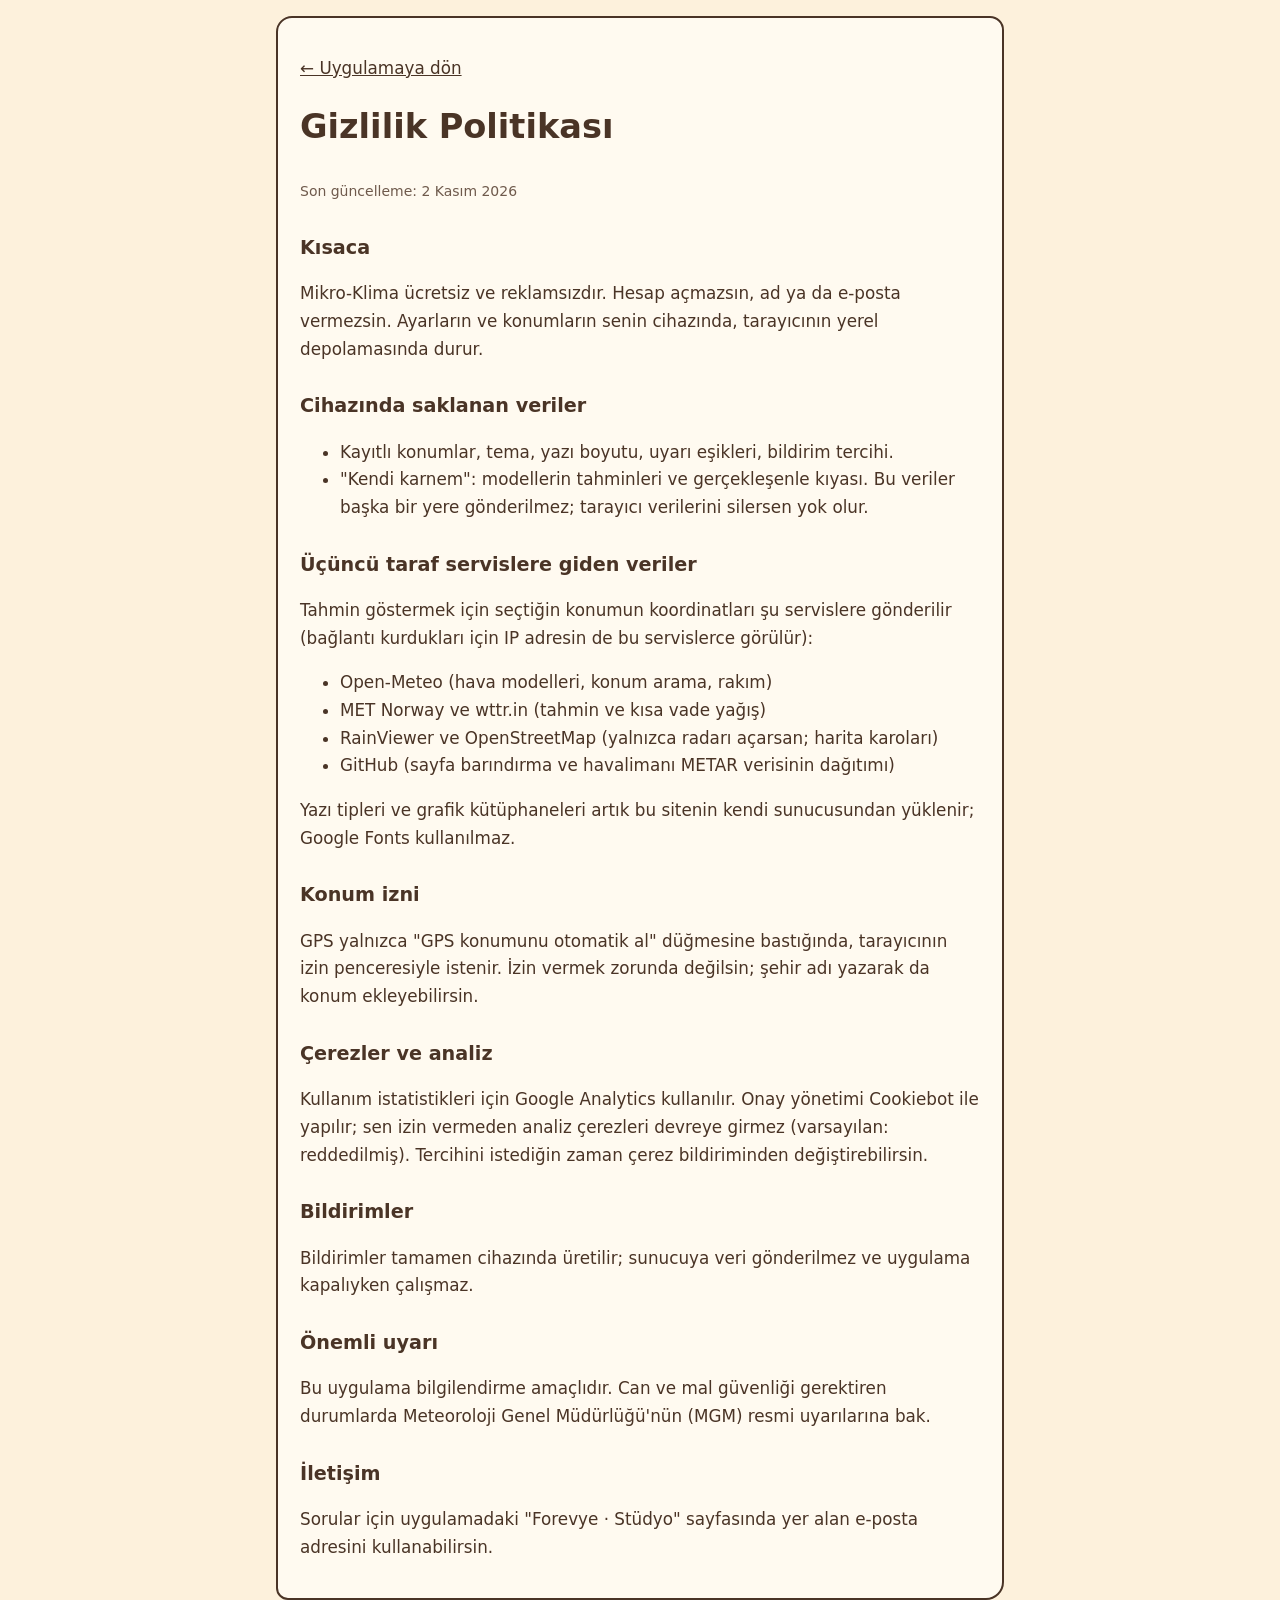
==== gizlilik.html @ 19d25247 "Add files via upload" ====
<!DOCTYPE html>
<html lang="tr">
<head>
<meta charset="UTF-8">
<meta name="viewport" content="width=device-width, initial-scale=1">
<title>Gizlilik Politikası | Mikro-Klima</title>
<meta name="robots" content="index, follow">
<link rel="canonical" href="https://mustafahakanalkas.github.io/Havadurumu/gizlilik.html">
<style>
:root{--bg:#fdf1dc;--card:#fffaf0;--ink:#4a3426;--sub:#6f5a4c}
@media (prefers-color-scheme:dark){:root{--bg:#1e1a2e;--card:#2a2540;--ink:#f3e8d4;--sub:#b6abc9}}
body{margin:0;background:var(--bg);color:var(--ink);font:1.05rem/1.65 "Patrick Hand","Segoe UI",system-ui,sans-serif;padding:16px}
main{max-width:680px;margin:0 auto;background:var(--card);border:2.5px solid var(--ink);border-radius:16px 14px 18px 12px;padding:20px 22px}
h1{margin-top:0}h2{margin:1.4em 0 .3em;font-size:1.2rem}p,li{color:var(--ink)}small{color:var(--sub)}a{color:var(--ink)}
</style>
</head>
<body>
<main>
<p><a href="./">← Uygulamaya dön</a></p>
<h1>Gizlilik Politikası</h1>
<small>Son güncelleme: 2 Kasım 2026</small>

<h2>Kısaca</h2>
<p>Mikro-Klima ücretsiz ve reklamsızdır. Hesap açmazsın, ad ya da e-posta vermezsin. Ayarların ve konumların senin cihazında, tarayıcının yerel depolamasında durur.</p>

<h2>Cihazında saklanan veriler</h2>
<ul>
<li>Kayıtlı konumlar, tema, yazı boyutu, uyarı eşikleri, bildirim tercihi.</li>
<li>"Kendi karnem": modellerin tahminleri ve gerçekleşenle kıyası. Bu veriler başka bir yere gönderilmez; tarayıcı verilerini silersen yok olur.</li>
</ul>

<h2>Üçüncü taraf servislere giden veriler</h2>
<p>Tahmin göstermek için seçtiğin konumun koordinatları şu servislere gönderilir (bağlantı kurdukları için IP adresin de bu servislerce görülür):</p>
<ul>
<li>Open-Meteo (hava modelleri, konum arama, rakım)</li>
<li>MET Norway ve wttr.in (tahmin ve kısa vade yağış)</li>
<li>RainViewer ve OpenStreetMap (yalnızca radarı açarsan; harita karoları)</li>
<li>GitHub (sayfa barındırma ve havalimanı METAR verisinin dağıtımı)</li>
</ul>
<p>Yazı tipleri ve grafik kütüphaneleri artık bu sitenin kendi sunucusundan yüklenir; Google Fonts kullanılmaz.</p>

<h2>Konum izni</h2>
<p>GPS yalnızca "GPS konumunu otomatik al" düğmesine bastığında, tarayıcının izin penceresiyle istenir. İzin vermek zorunda değilsin; şehir adı yazarak da konum ekleyebilirsin.</p>

<h2>Çerezler ve analiz</h2>
<p>Kullanım istatistikleri için Google Analytics kullanılır. Onay yönetimi Cookiebot ile yapılır; sen izin vermeden analiz çerezleri devreye girmez (varsayılan: reddedilmiş). Tercihini istediğin zaman çerez bildiriminden değiştirebilirsin.</p>

<h2>Bildirimler</h2>
<p>Bildirimler tamamen cihazında üretilir; sunucuya veri gönderilmez ve uygulama kapalıyken çalışmaz.</p>

<h2>Önemli uyarı</h2>
<p>Bu uygulama bilgilendirme amaçlıdır. Can ve mal güvenliği gerektiren durumlarda Meteoroloji Genel Müdürlüğü'nün (MGM) resmi uyarılarına bak.</p>

<h2>İletişim</h2>
<p>Sorular için uygulamadaki "Forevye · Stüdyo" sayfasında yer alan e-posta adresini kullanabilirsin.</p>
</main>
</body>
</html>
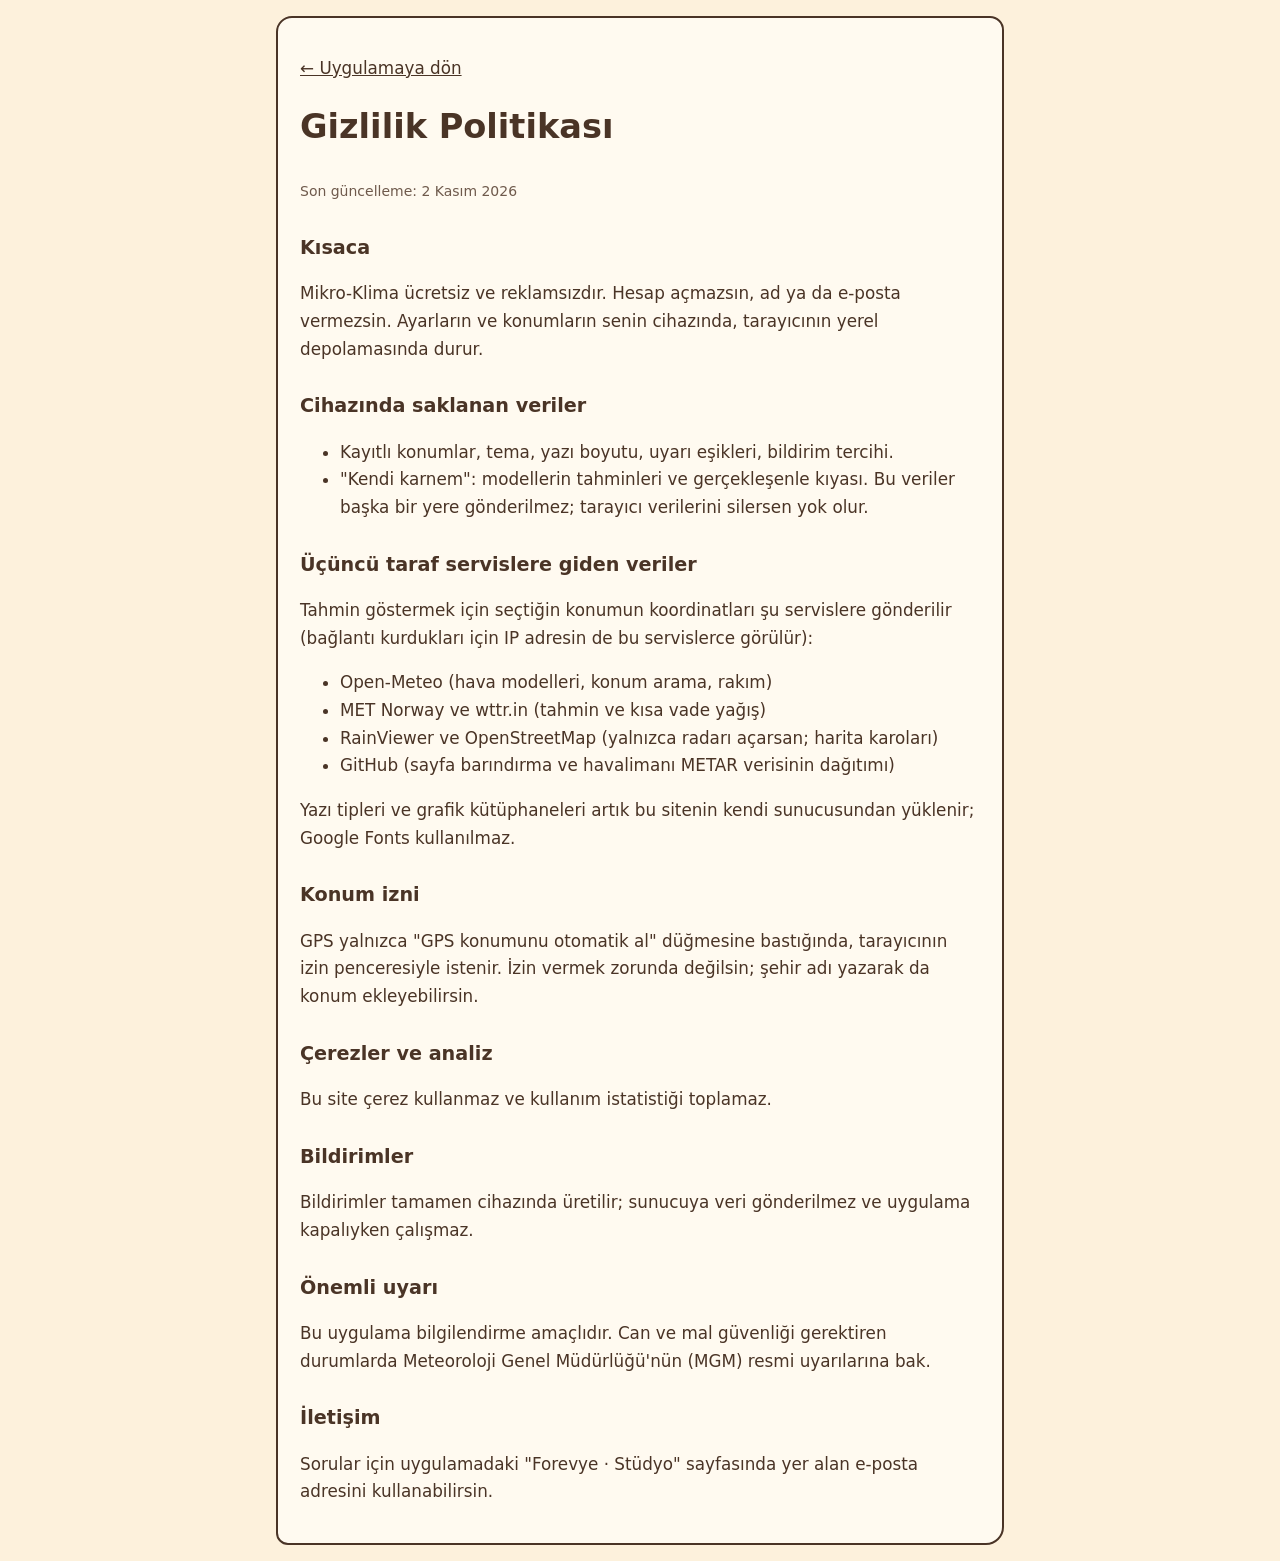
==== commit 2ad66a5b: "Cerez onayi kaldirildi, mail korumasi" ====
--- a/gizlilik.html
+++ b/gizlilik.html
@@ -43,7 +43,7 @@
 <p>GPS yalnızca "GPS konumunu otomatik al" düğmesine bastığında, tarayıcının izin penceresiyle istenir. İzin vermek zorunda değilsin; şehir adı yazarak da konum ekleyebilirsin.</p>
 
 <h2>Çerezler ve analiz</h2>
-<p>Kullanım istatistikleri için Google Analytics kullanılır. Onay yönetimi Cookiebot ile yapılır; sen izin vermeden analiz çerezleri devreye girmez (varsayılan: reddedilmiş). Tercihini istediğin zaman çerez bildiriminden değiştirebilirsin.</p>
+<p>Bu site çerez kullanmaz ve kullanım istatistiği toplamaz.</p>
 
 <h2>Bildirimler</h2>
 <p>Bildirimler tamamen cihazında üretilir; sunucuya veri gönderilmez ve uygulama kapalıyken çalışmaz.</p>
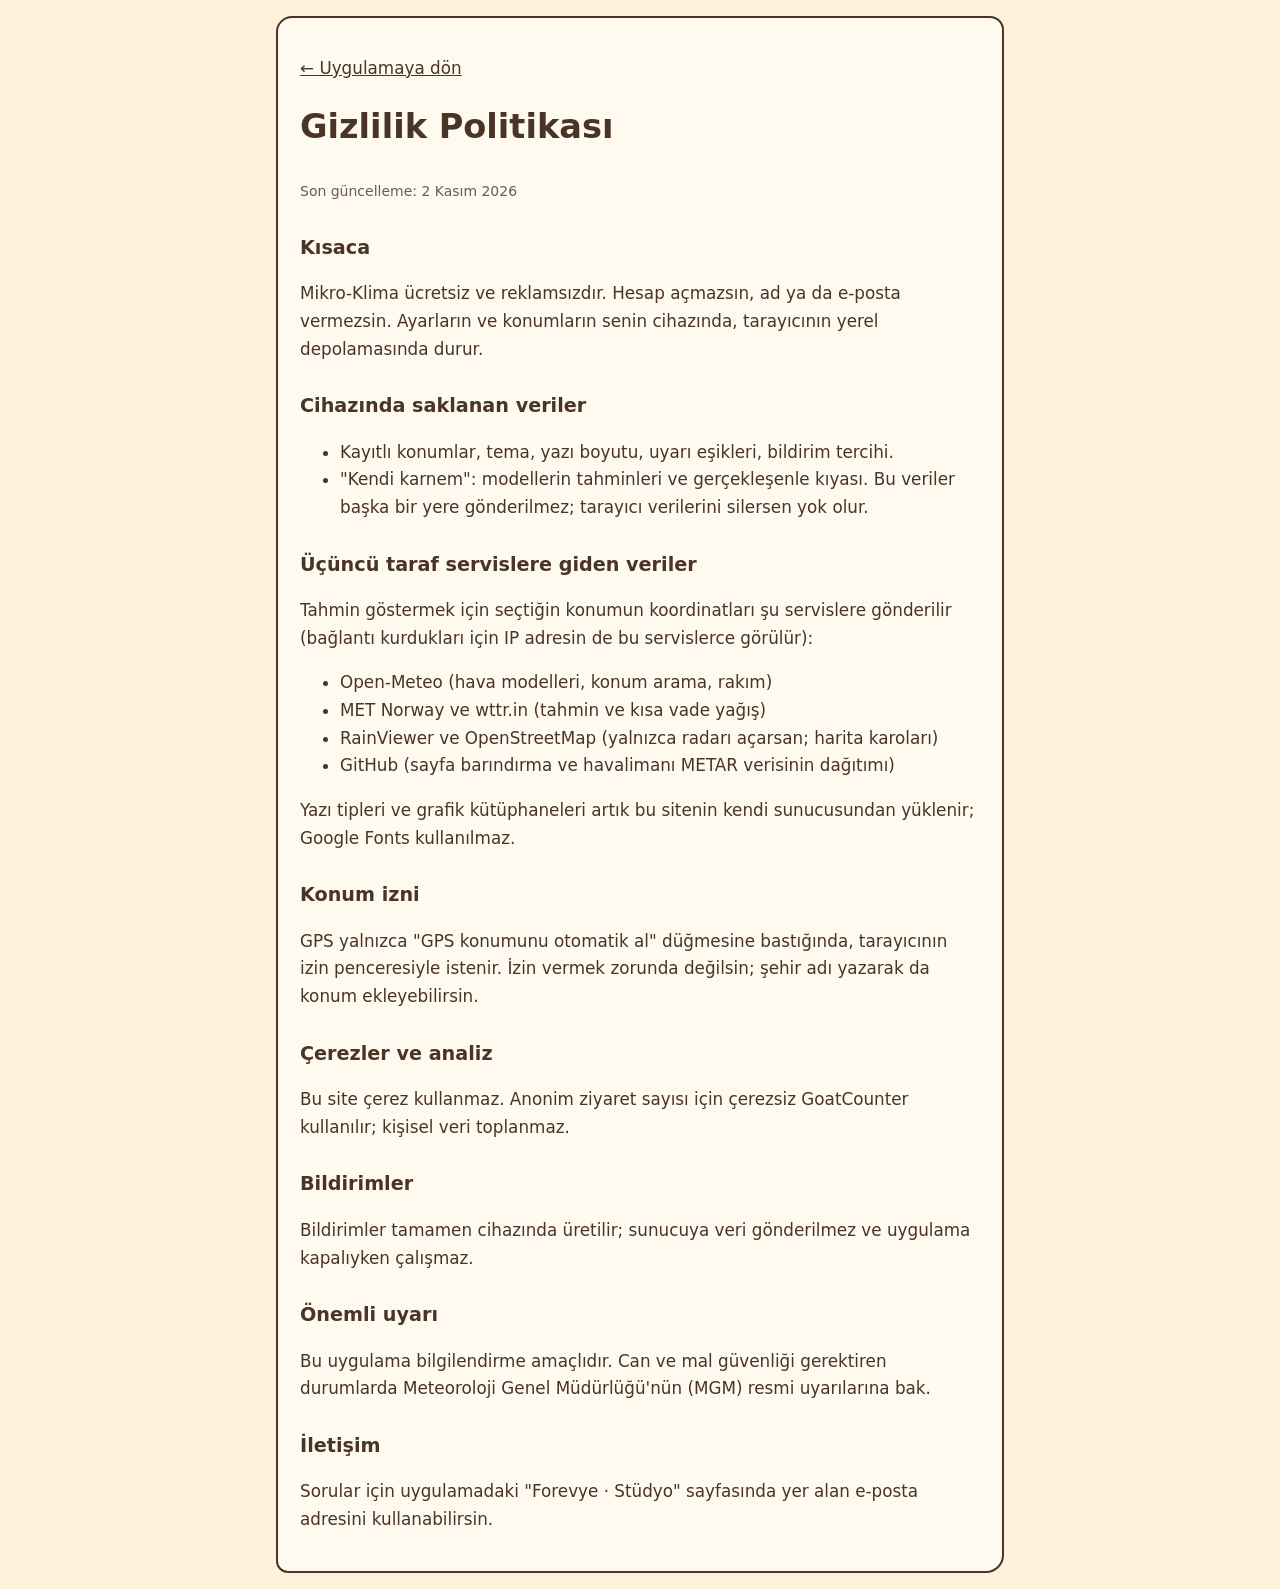
==== commit 94668264: "GoatCounter eklendi" ====
--- a/gizlilik.html
+++ b/gizlilik.html
@@ -43,7 +43,7 @@
 <p>GPS yalnızca "GPS konumunu otomatik al" düğmesine bastığında, tarayıcının izin penceresiyle istenir. İzin vermek zorunda değilsin; şehir adı yazarak da konum ekleyebilirsin.</p>
 
 <h2>Çerezler ve analiz</h2>
-<p>Bu site çerez kullanmaz ve kullanım istatistiği toplamaz.</p>
+<p>Bu site çerez kullanmaz. Anonim ziyaret sayısı için çerezsiz GoatCounter kullanılır; kişisel veri toplanmaz.</p>
 
 <h2>Bildirimler</h2>
 <p>Bildirimler tamamen cihazında üretilir; sunucuya veri gönderilmez ve uygulama kapalıyken çalışmaz.</p>
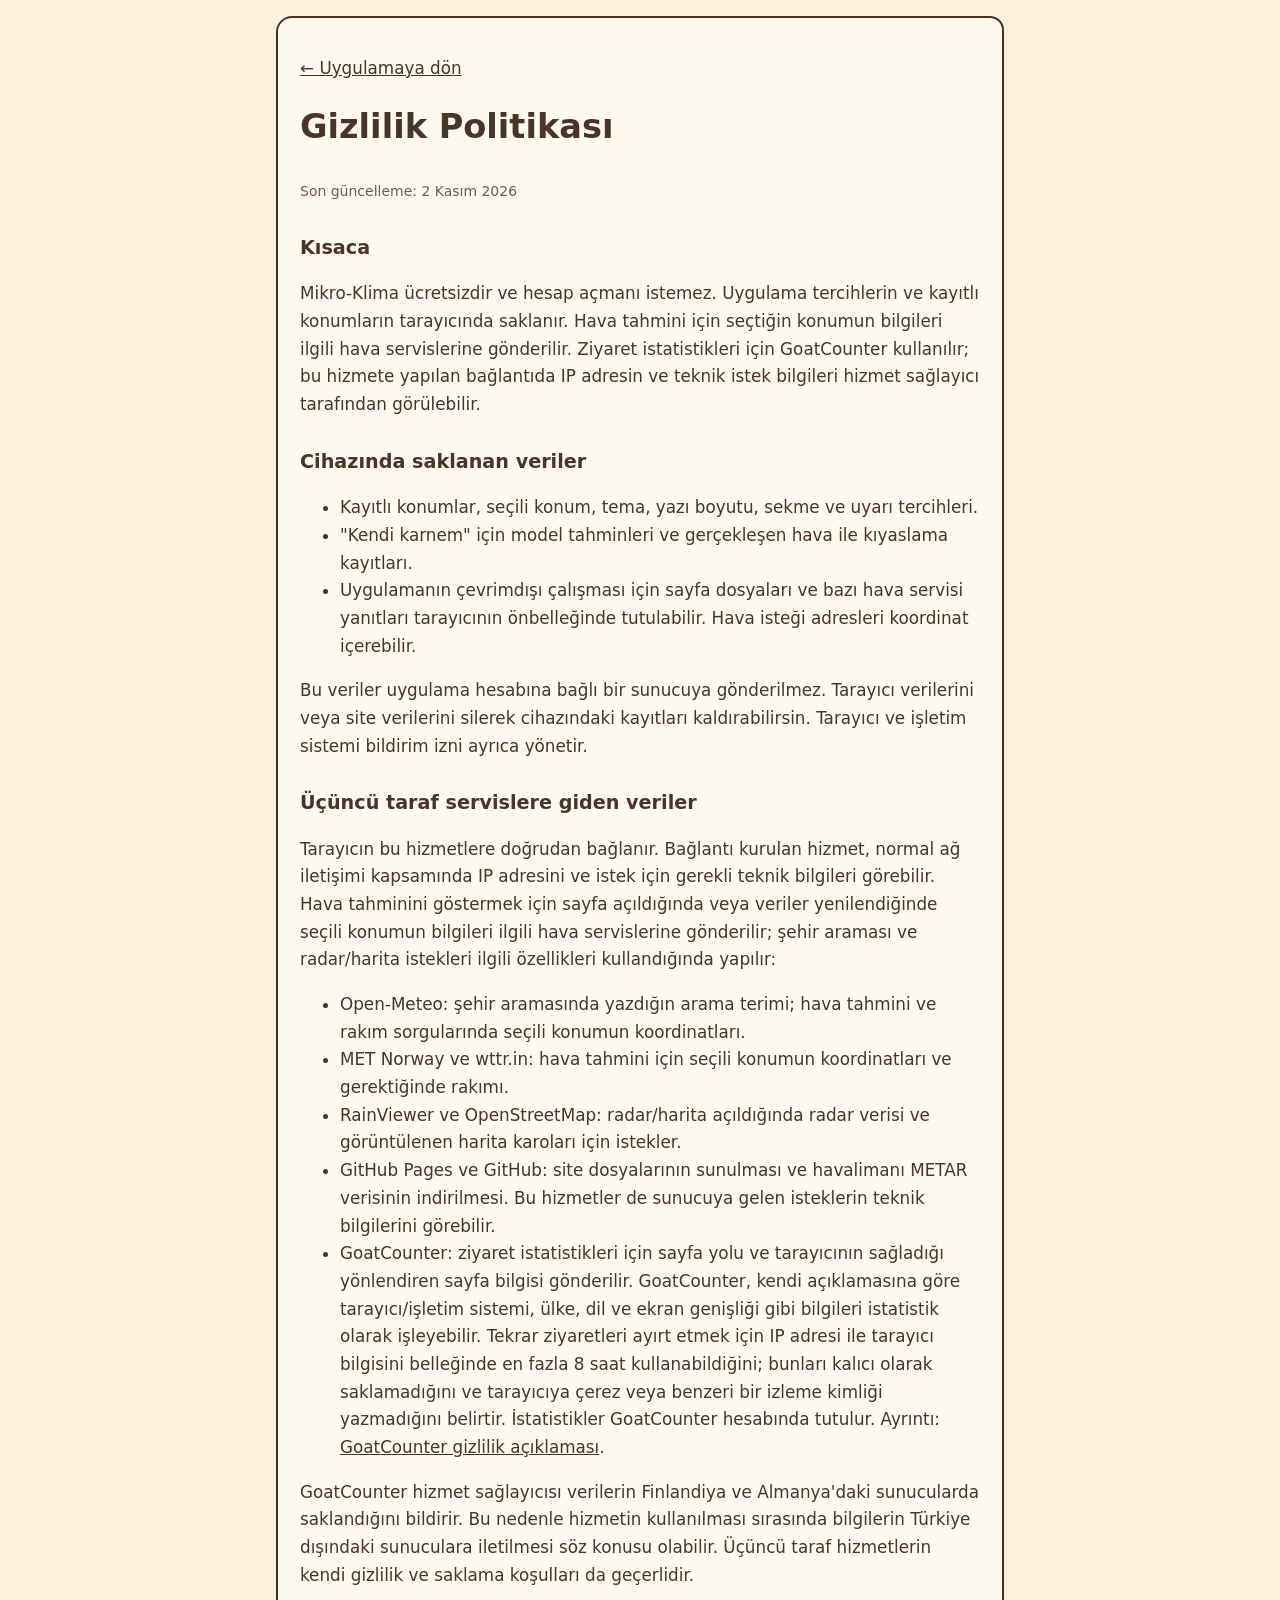
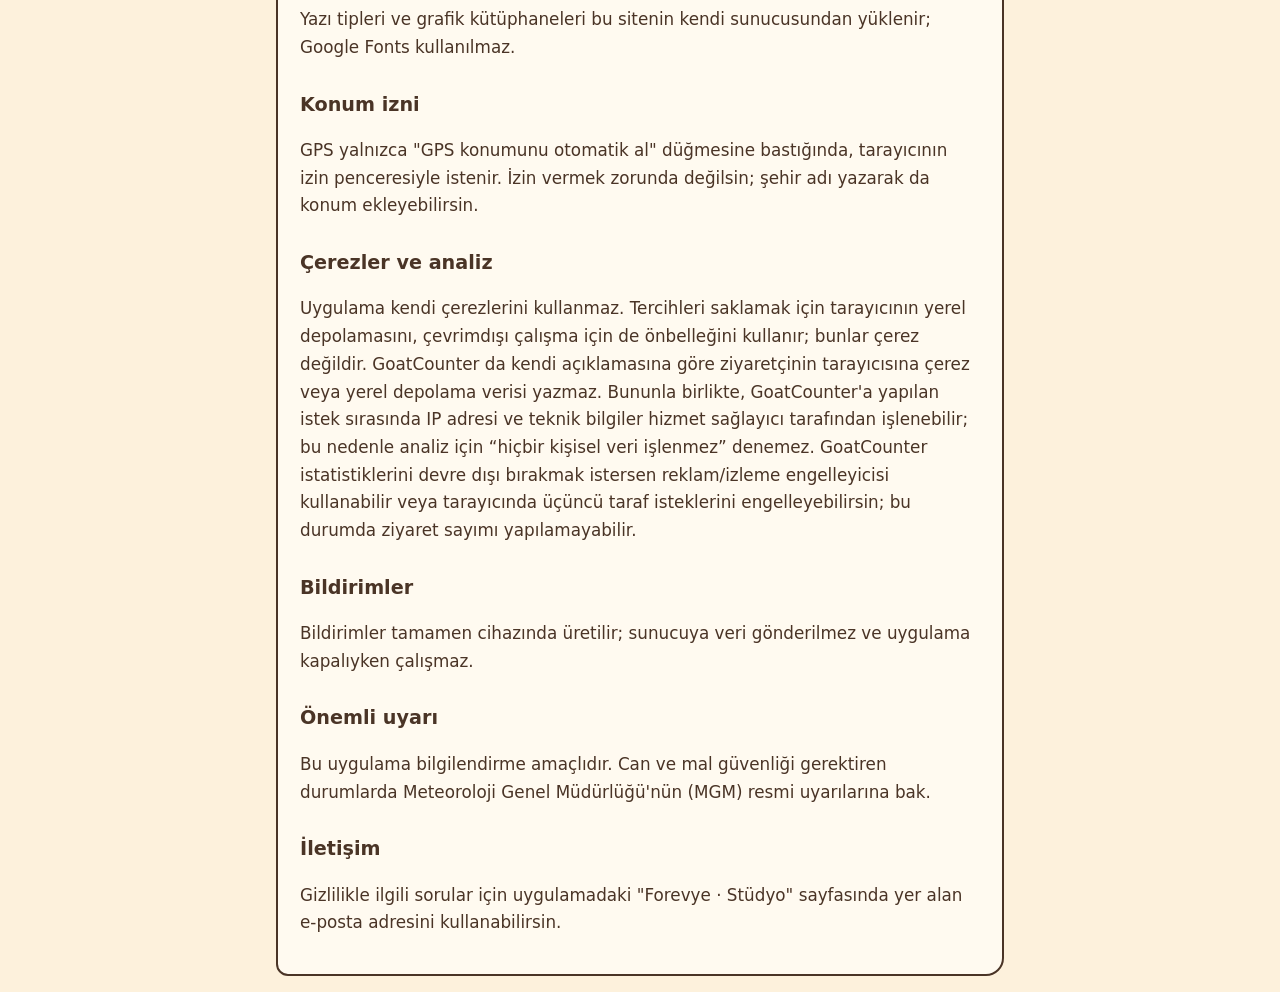
==== commit ed7422e3: "Gizlilik politikasını güncelle Co-authored-by: Copilot <223556219+Copilot@users.noreply.github.com>" ====
--- a/gizlilik.html
+++ b/gizlilik.html
@@ -21,29 +21,33 @@
 <small>Son güncelleme: 2 Kasım 2026</small>
 
 <h2>Kısaca</h2>
-<p>Mikro-Klima ücretsiz ve reklamsızdır. Hesap açmazsın, ad ya da e-posta vermezsin. Ayarların ve konumların senin cihazında, tarayıcının yerel depolamasında durur.</p>
+<p>Mikro-Klima ücretsizdir ve hesap açmanı istemez. Uygulama tercihlerin ve kayıtlı konumların tarayıcında saklanır. Hava tahmini için seçtiğin konumun bilgileri ilgili hava servislerine gönderilir. Ziyaret istatistikleri için GoatCounter kullanılır; bu hizmete yapılan bağlantıda IP adresin ve teknik istek bilgileri hizmet sağlayıcı tarafından görülebilir.</p>
 
 <h2>Cihazında saklanan veriler</h2>
 <ul>
-<li>Kayıtlı konumlar, tema, yazı boyutu, uyarı eşikleri, bildirim tercihi.</li>
-<li>"Kendi karnem": modellerin tahminleri ve gerçekleşenle kıyası. Bu veriler başka bir yere gönderilmez; tarayıcı verilerini silersen yok olur.</li>
+<li>Kayıtlı konumlar, seçili konum, tema, yazı boyutu, sekme ve uyarı tercihleri.</li>
+<li>"Kendi karnem" için model tahminleri ve gerçekleşen hava ile kıyaslama kayıtları.</li>
+<li>Uygulamanın çevrimdışı çalışması için sayfa dosyaları ve bazı hava servisi yanıtları tarayıcının önbelleğinde tutulabilir. Hava isteği adresleri koordinat içerebilir.</li>
 </ul>
+<p>Bu veriler uygulama hesabına bağlı bir sunucuya gönderilmez. Tarayıcı verilerini veya site verilerini silerek cihazındaki kayıtları kaldırabilirsin. Tarayıcı ve işletim sistemi bildirim izni ayrıca yönetir.</p>
 
 <h2>Üçüncü taraf servislere giden veriler</h2>
-<p>Tahmin göstermek için seçtiğin konumun koordinatları şu servislere gönderilir (bağlantı kurdukları için IP adresin de bu servislerce görülür):</p>
+<p>Tarayıcın bu hizmetlere doğrudan bağlanır. Bağlantı kurulan hizmet, normal ağ iletişimi kapsamında IP adresini ve istek için gerekli teknik bilgileri görebilir. Hava tahminini göstermek için sayfa açıldığında veya veriler yenilendiğinde seçili konumun bilgileri ilgili hava servislerine gönderilir; şehir araması ve radar/harita istekleri ilgili özellikleri kullandığında yapılır:</p>
 <ul>
-<li>Open-Meteo (hava modelleri, konum arama, rakım)</li>
-<li>MET Norway ve wttr.in (tahmin ve kısa vade yağış)</li>
-<li>RainViewer ve OpenStreetMap (yalnızca radarı açarsan; harita karoları)</li>
-<li>GitHub (sayfa barındırma ve havalimanı METAR verisinin dağıtımı)</li>
+<li>Open-Meteo: şehir aramasında yazdığın arama terimi; hava tahmini ve rakım sorgularında seçili konumun koordinatları.</li>
+<li>MET Norway ve wttr.in: hava tahmini için seçili konumun koordinatları ve gerektiğinde rakımı.</li>
+<li>RainViewer ve OpenStreetMap: radar/harita açıldığında radar verisi ve görüntülenen harita karoları için istekler.</li>
+<li>GitHub Pages ve GitHub: site dosyalarının sunulması ve havalimanı METAR verisinin indirilmesi. Bu hizmetler de sunucuya gelen isteklerin teknik bilgilerini görebilir.</li>
+<li>GoatCounter: ziyaret istatistikleri için sayfa yolu ve tarayıcının sağladığı yönlendiren sayfa bilgisi gönderilir. GoatCounter, kendi açıklamasına göre tarayıcı/işletim sistemi, ülke, dil ve ekran genişliği gibi bilgileri istatistik olarak işleyebilir. Tekrar ziyaretleri ayırt etmek için IP adresi ile tarayıcı bilgisini belleğinde en fazla 8 saat kullanabildiğini; bunları kalıcı olarak saklamadığını ve tarayıcıya çerez veya benzeri bir izleme kimliği yazmadığını belirtir. İstatistikler GoatCounter hesabında tutulur. Ayrıntı: <a href="https://www.goatcounter.com/help/privacy" target="_blank" rel="noopener">GoatCounter gizlilik açıklaması</a>.</li>
 </ul>
-<p>Yazı tipleri ve grafik kütüphaneleri artık bu sitenin kendi sunucusundan yüklenir; Google Fonts kullanılmaz.</p>
+<p>GoatCounter hizmet sağlayıcısı verilerin Finlandiya ve Almanya'daki sunucularda saklandığını bildirir. Bu nedenle hizmetin kullanılması sırasında bilgilerin Türkiye dışındaki sunuculara iletilmesi söz konusu olabilir. Üçüncü taraf hizmetlerin kendi gizlilik ve saklama koşulları da geçerlidir.</p>
+<p>Yazı tipleri ve grafik kütüphaneleri bu sitenin kendi sunucusundan yüklenir; Google Fonts kullanılmaz.</p>
 
 <h2>Konum izni</h2>
 <p>GPS yalnızca "GPS konumunu otomatik al" düğmesine bastığında, tarayıcının izin penceresiyle istenir. İzin vermek zorunda değilsin; şehir adı yazarak da konum ekleyebilirsin.</p>
 
 <h2>Çerezler ve analiz</h2>
-<p>Bu site çerez kullanmaz. Anonim ziyaret sayısı için çerezsiz GoatCounter kullanılır; kişisel veri toplanmaz.</p>
+<p>Uygulama kendi çerezlerini kullanmaz. Tercihleri saklamak için tarayıcının yerel depolamasını, çevrimdışı çalışma için de önbelleğini kullanır; bunlar çerez değildir. GoatCounter da kendi açıklamasına göre ziyaretçinin tarayıcısına çerez veya yerel depolama verisi yazmaz. Bununla birlikte, GoatCounter'a yapılan istek sırasında IP adresi ve teknik bilgiler hizmet sağlayıcı tarafından işlenebilir; bu nedenle analiz için “hiçbir kişisel veri işlenmez” denemez. GoatCounter istatistiklerini devre dışı bırakmak istersen reklam/izleme engelleyicisi kullanabilir veya tarayıcında üçüncü taraf isteklerini engelleyebilirsin; bu durumda ziyaret sayımı yapılamayabilir.</p>
 
 <h2>Bildirimler</h2>
 <p>Bildirimler tamamen cihazında üretilir; sunucuya veri gönderilmez ve uygulama kapalıyken çalışmaz.</p>
@@ -52,7 +56,7 @@
 <p>Bu uygulama bilgilendirme amaçlıdır. Can ve mal güvenliği gerektiren durumlarda Meteoroloji Genel Müdürlüğü'nün (MGM) resmi uyarılarına bak.</p>
 
 <h2>İletişim</h2>
-<p>Sorular için uygulamadaki "Forevye · Stüdyo" sayfasında yer alan e-posta adresini kullanabilirsin.</p>
+<p>Gizlilikle ilgili sorular için uygulamadaki "Forevye · Stüdyo" sayfasında yer alan e-posta adresini kullanabilirsin.</p>
 </main>
 </body>
 </html>
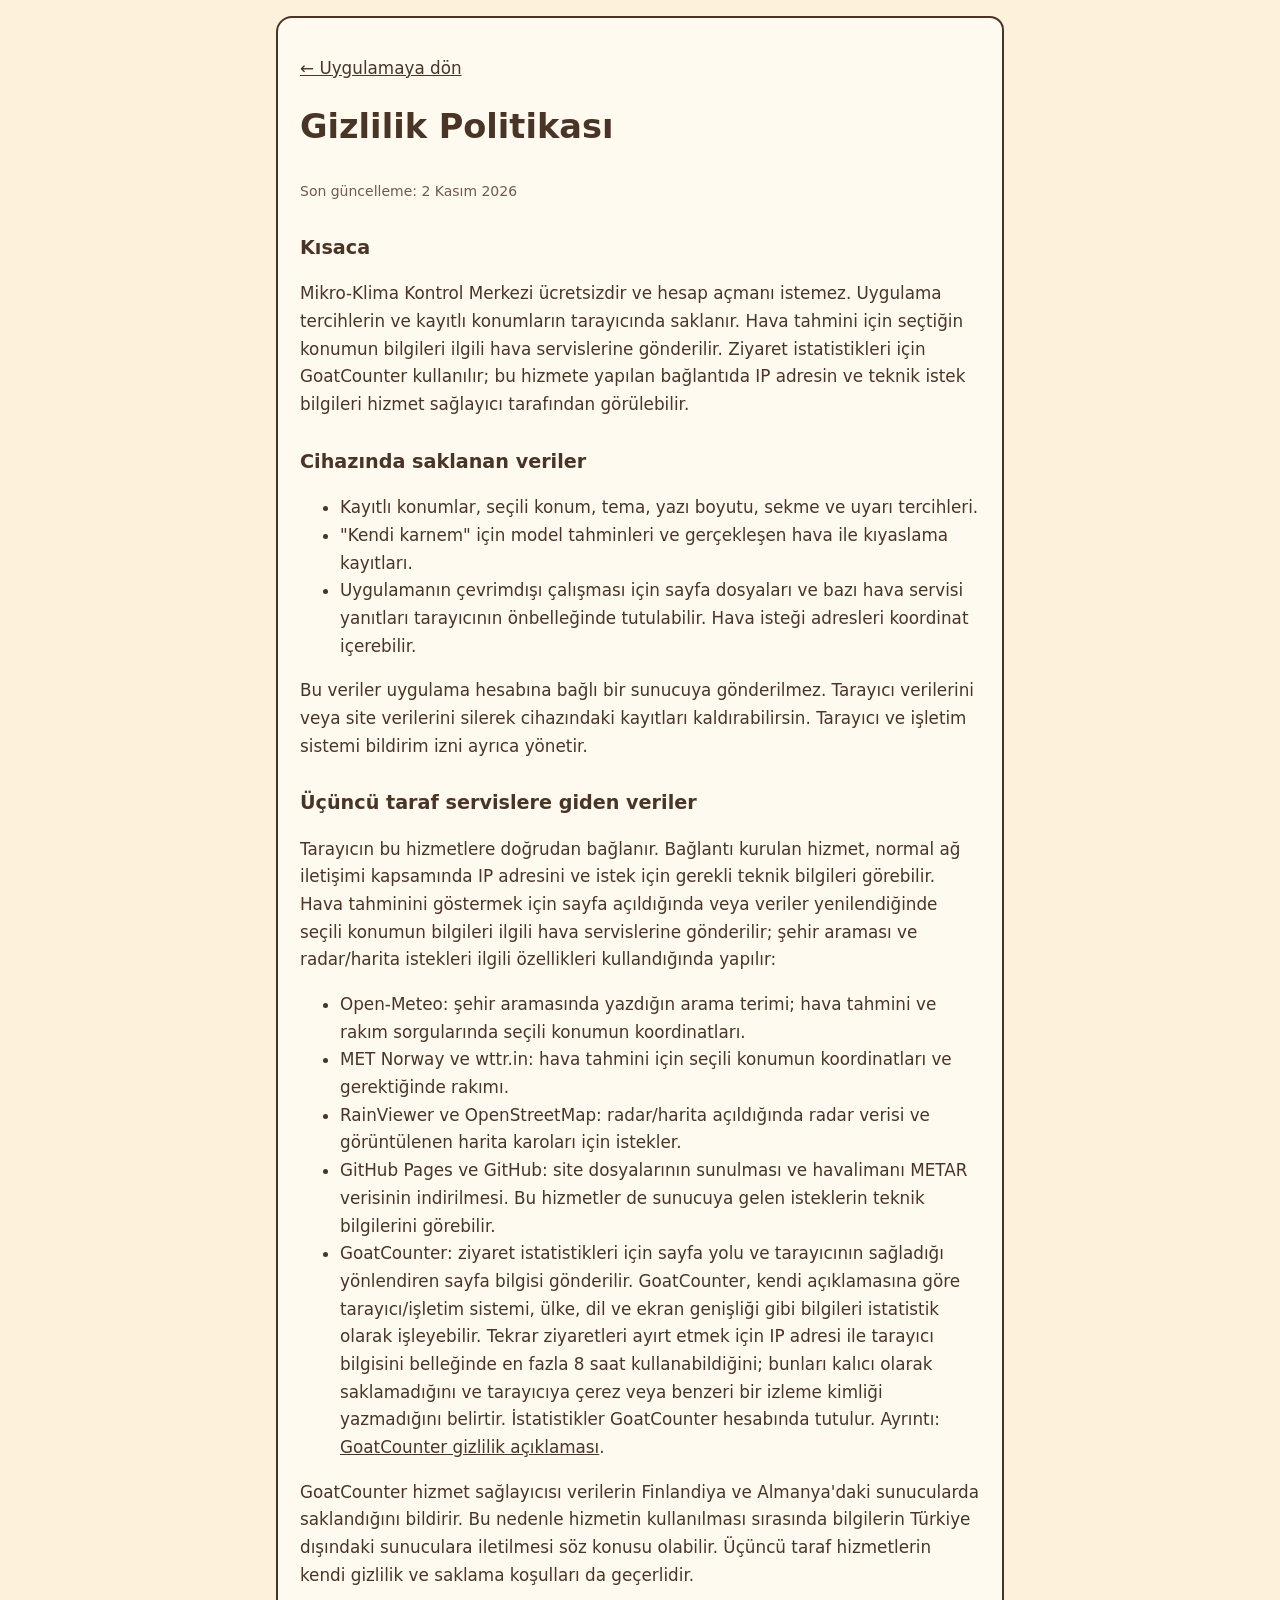
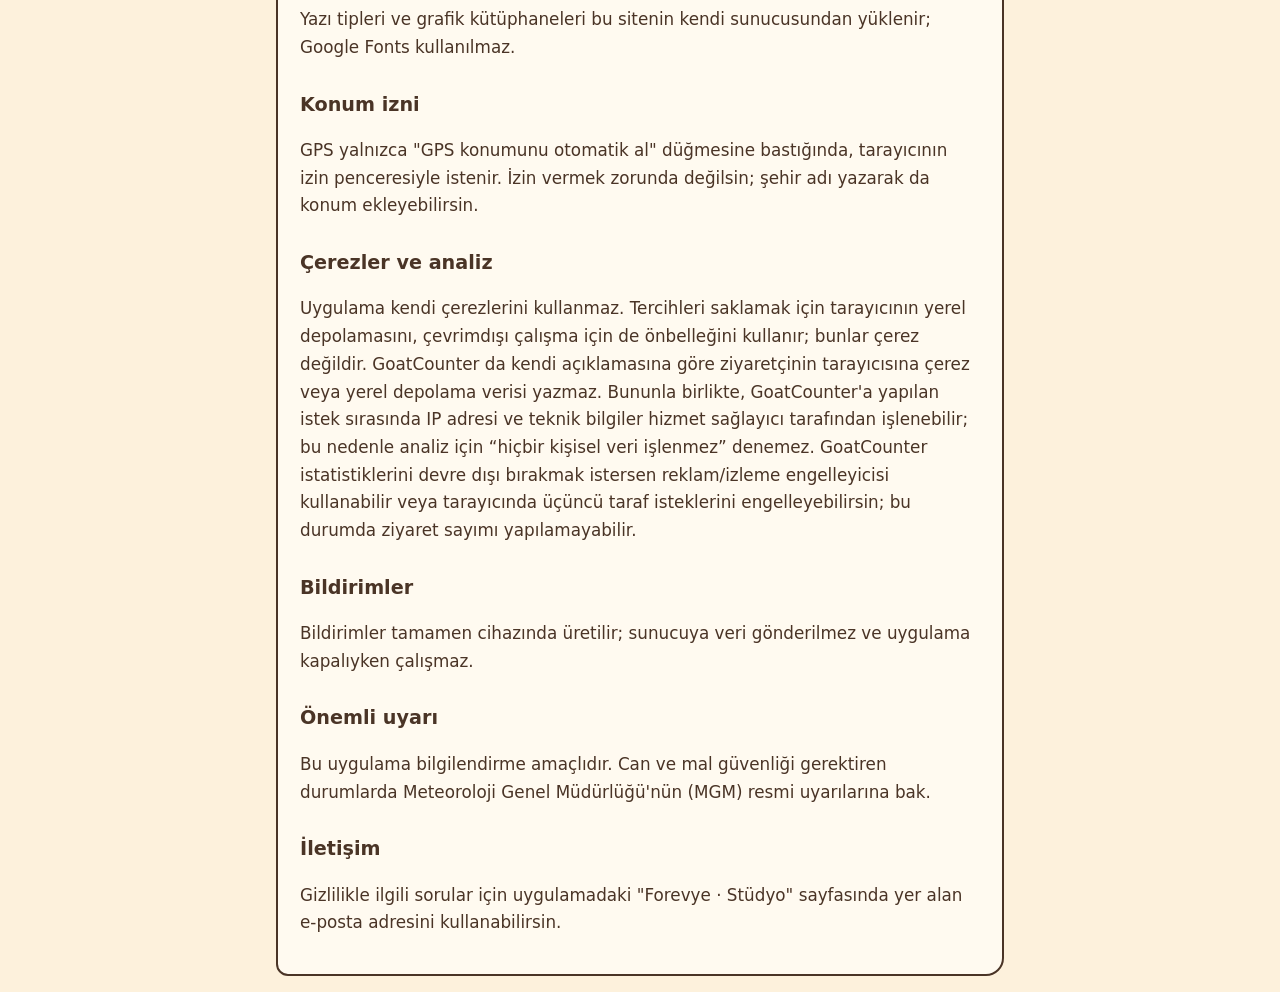
==== commit 90e13422: "jgfffgg" ====
--- a/gizlilik.html
+++ b/gizlilik.html
@@ -3,7 +3,7 @@
 <head>
 <meta charset="UTF-8">
 <meta name="viewport" content="width=device-width, initial-scale=1">
-<title>Gizlilik Politikası | Mikro-Klima</title>
+<title>Gizlilik Politikası | Mikro-Klima Kontrol Merkezi</title>
 <meta name="robots" content="index, follow">
 <link rel="canonical" href="https://mustafahakanalkas.github.io/Havadurumu/gizlilik.html">
 <style>
@@ -21,7 +21,7 @@
 <small>Son güncelleme: 2 Kasım 2026</small>
 
 <h2>Kısaca</h2>
-<p>Mikro-Klima ücretsizdir ve hesap açmanı istemez. Uygulama tercihlerin ve kayıtlı konumların tarayıcında saklanır. Hava tahmini için seçtiğin konumun bilgileri ilgili hava servislerine gönderilir. Ziyaret istatistikleri için GoatCounter kullanılır; bu hizmete yapılan bağlantıda IP adresin ve teknik istek bilgileri hizmet sağlayıcı tarafından görülebilir.</p>
+<p>Mikro-Klima Kontrol Merkezi ücretsizdir ve hesap açmanı istemez. Uygulama tercihlerin ve kayıtlı konumların tarayıcında saklanır. Hava tahmini için seçtiğin konumun bilgileri ilgili hava servislerine gönderilir. Ziyaret istatistikleri için GoatCounter kullanılır; bu hizmete yapılan bağlantıda IP adresin ve teknik istek bilgileri hizmet sağlayıcı tarafından görülebilir.</p>
 
 <h2>Cihazında saklanan veriler</h2>
 <ul>
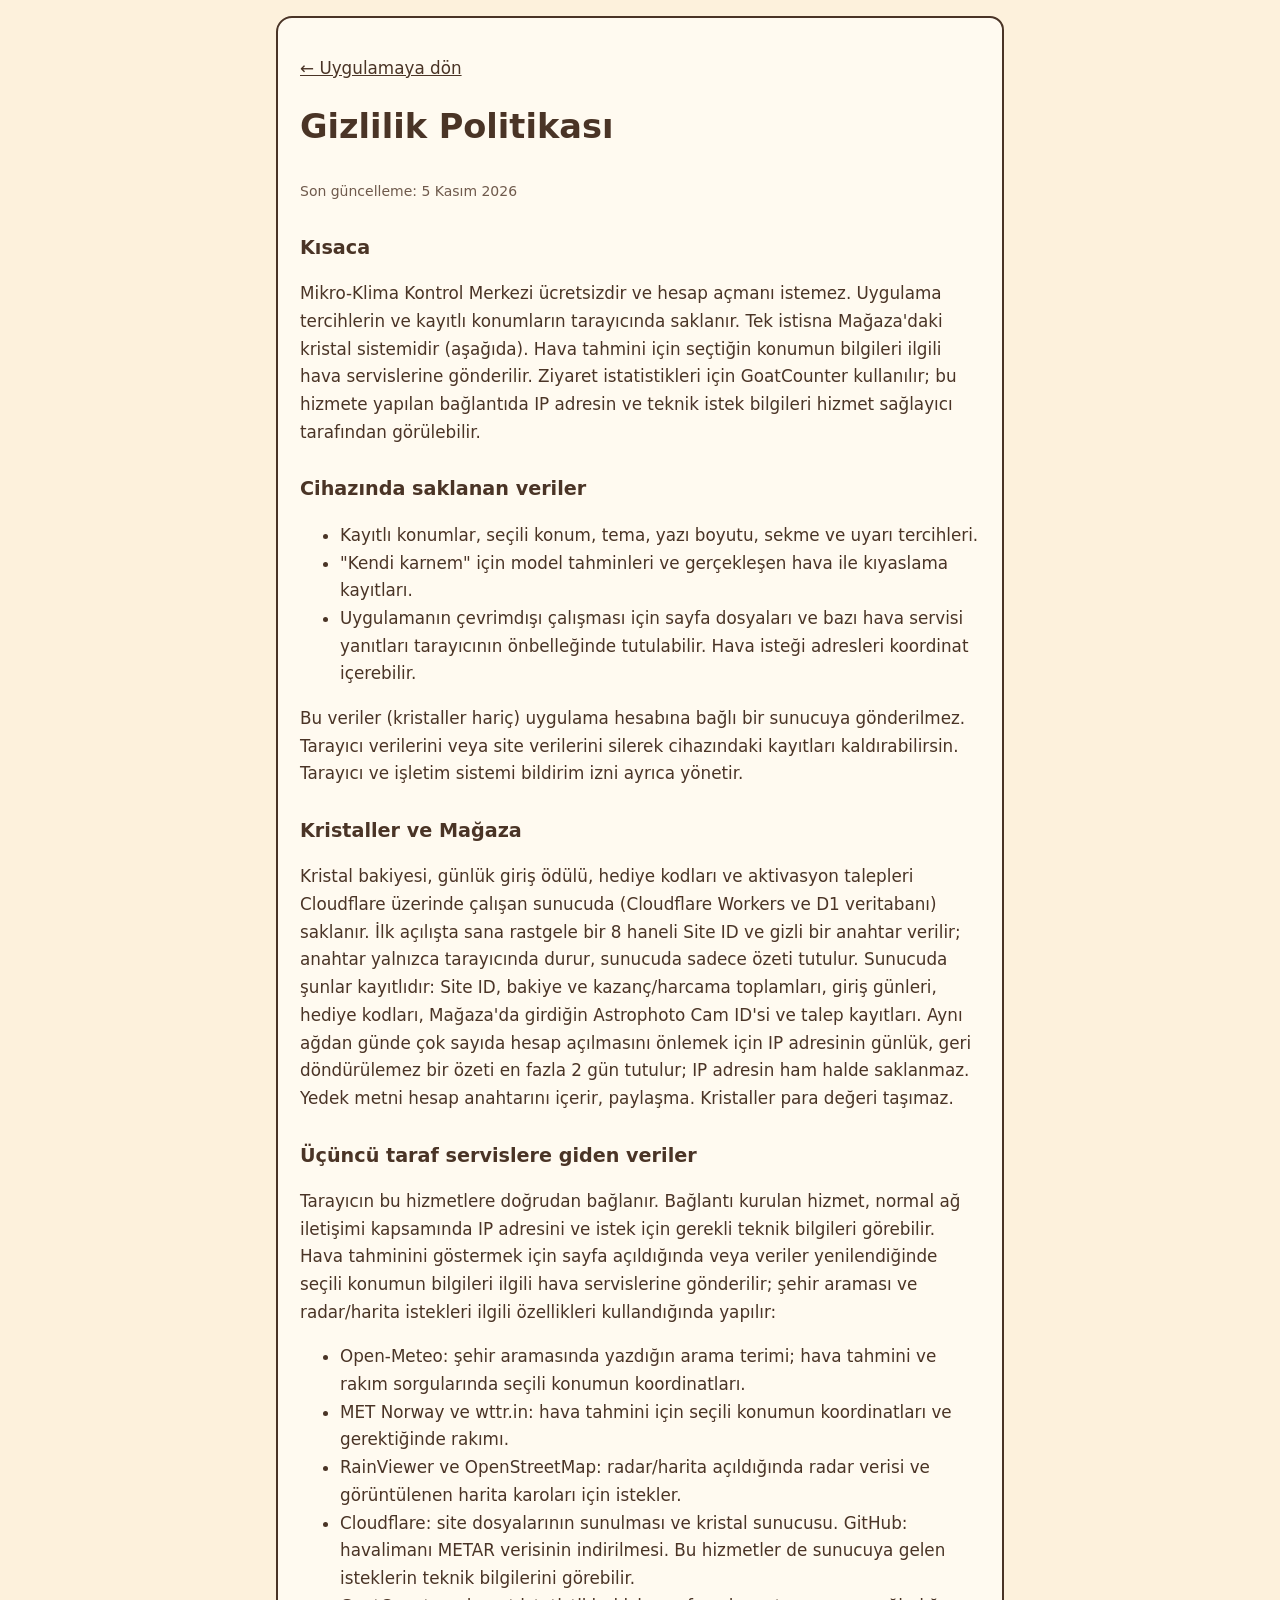
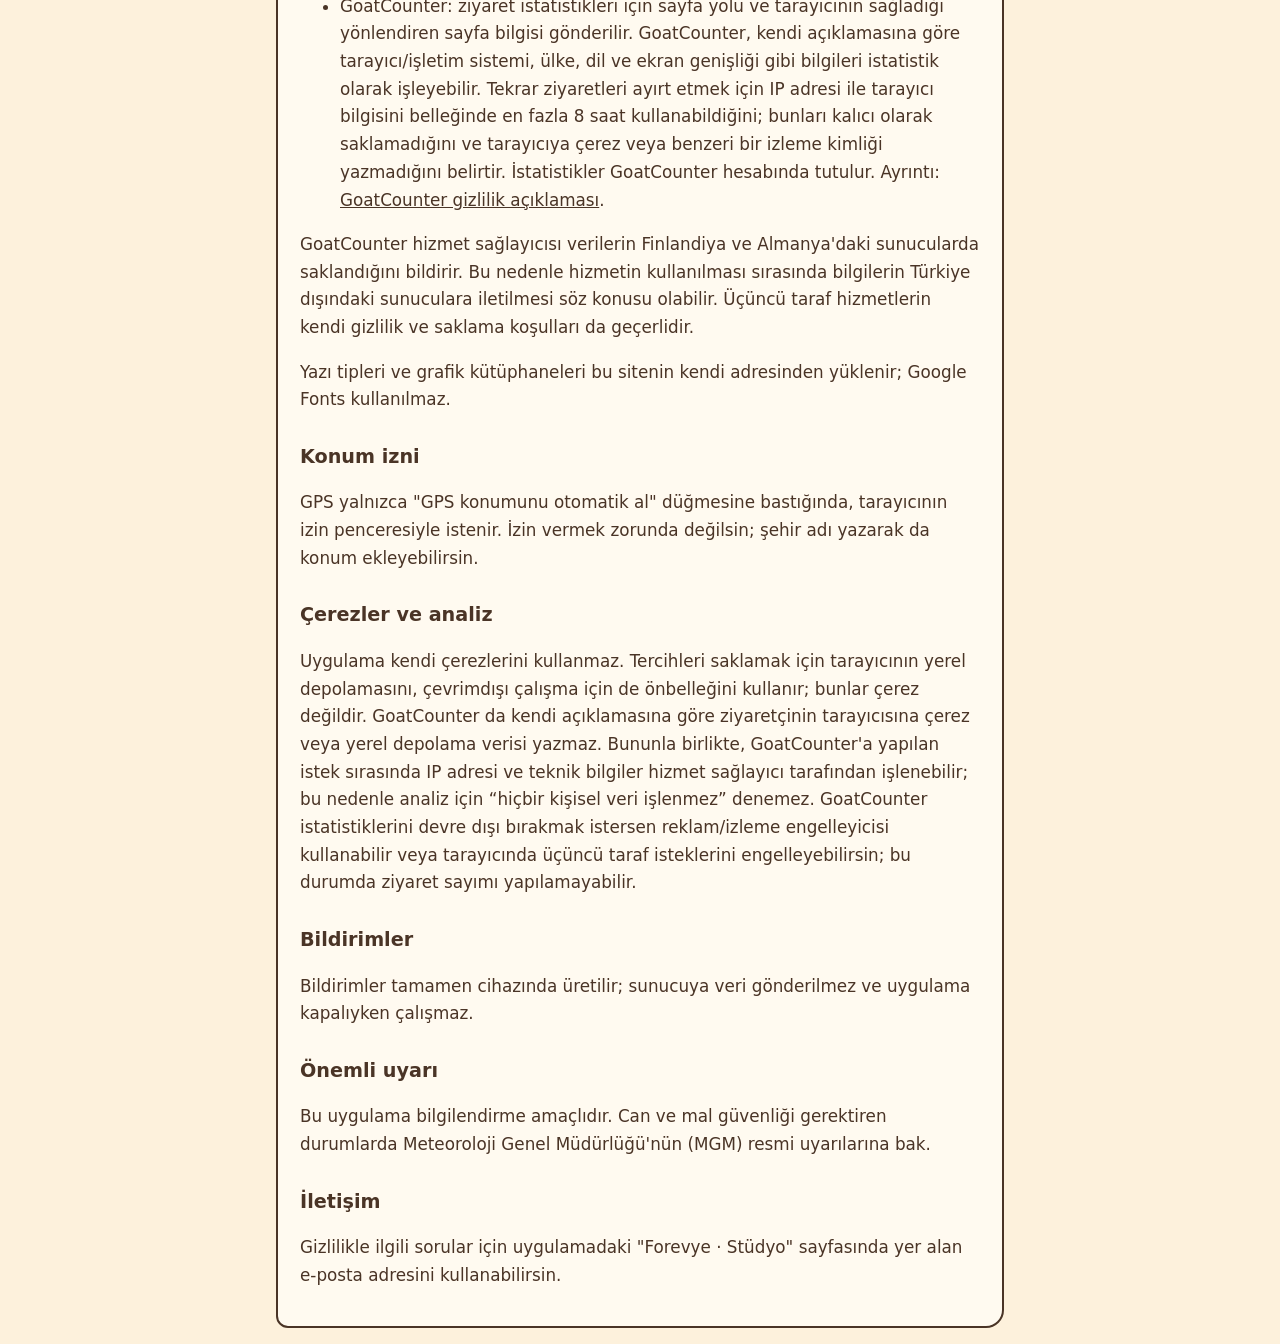
==== commit 7424df8c: "Add files via upload" ====
--- a/gizlilik.html
+++ b/gizlilik.html
@@ -5,7 +5,7 @@
 <meta name="viewport" content="width=device-width, initial-scale=1">
 <title>Gizlilik Politikası | Mikro-Klima Kontrol Merkezi</title>
 <meta name="robots" content="index, follow">
-<link rel="canonical" href="https://mustafahakanalkas.github.io/Havadurumu/gizlilik.html">
+<link rel="canonical" href="https://mhaforevye.github.io/MikroKlimaKontrolMerkezi/gizlilik.html">
 <style>
 :root{--bg:#fdf1dc;--card:#fffaf0;--ink:#4a3426;--sub:#6f5a4c}
 @media (prefers-color-scheme:dark){:root{--bg:#1e1a2e;--card:#2a2540;--ink:#f3e8d4;--sub:#b6abc9}}
@@ -18,10 +18,10 @@
 <main>
 <p><a href="./">← Uygulamaya dön</a></p>
 <h1>Gizlilik Politikası</h1>
-<small>Son güncelleme: 2 Kasım 2026</small>
+<small>Son güncelleme: 5 Kasım 2026</small>
 
 <h2>Kısaca</h2>
-<p>Mikro-Klima Kontrol Merkezi ücretsizdir ve hesap açmanı istemez. Uygulama tercihlerin ve kayıtlı konumların tarayıcında saklanır. Hava tahmini için seçtiğin konumun bilgileri ilgili hava servislerine gönderilir. Ziyaret istatistikleri için GoatCounter kullanılır; bu hizmete yapılan bağlantıda IP adresin ve teknik istek bilgileri hizmet sağlayıcı tarafından görülebilir.</p>
+<p>Mikro-Klima Kontrol Merkezi ücretsizdir ve hesap açmanı istemez. Uygulama tercihlerin ve kayıtlı konumların tarayıcında saklanır. Tek istisna Mağaza'daki kristal sistemidir (aşağıda). Hava tahmini için seçtiğin konumun bilgileri ilgili hava servislerine gönderilir. Ziyaret istatistikleri için GoatCounter kullanılır; bu hizmete yapılan bağlantıda IP adresin ve teknik istek bilgileri hizmet sağlayıcı tarafından görülebilir.</p>
 
 <h2>Cihazında saklanan veriler</h2>
 <ul>
@@ -29,19 +29,21 @@
 <li>"Kendi karnem" için model tahminleri ve gerçekleşen hava ile kıyaslama kayıtları.</li>
 <li>Uygulamanın çevrimdışı çalışması için sayfa dosyaları ve bazı hava servisi yanıtları tarayıcının önbelleğinde tutulabilir. Hava isteği adresleri koordinat içerebilir.</li>
 </ul>
-<p>Bu veriler uygulama hesabına bağlı bir sunucuya gönderilmez. Tarayıcı verilerini veya site verilerini silerek cihazındaki kayıtları kaldırabilirsin. Tarayıcı ve işletim sistemi bildirim izni ayrıca yönetir.</p>
+<p>Bu veriler (kristaller hariç) uygulama hesabına bağlı bir sunucuya gönderilmez. Tarayıcı verilerini veya site verilerini silerek cihazındaki kayıtları kaldırabilirsin. Tarayıcı ve işletim sistemi bildirim izni ayrıca yönetir.</p>
 
+<h2>Kristaller ve Mağaza</h2>
+<p>Kristal bakiyesi, günlük giriş ödülü, hediye kodları ve aktivasyon talepleri Cloudflare üzerinde çalışan sunucuda (Cloudflare Workers ve D1 veritabanı) saklanır. İlk açılışta sana rastgele bir 8 haneli Site ID ve gizli bir anahtar verilir; anahtar yalnızca tarayıcında durur, sunucuda sadece özeti tutulur. Sunucuda şunlar kayıtlıdır: Site ID, bakiye ve kazanç/harcama toplamları, giriş günleri, hediye kodları, Mağaza'da girdiğin Astrophoto Cam ID'si ve talep kayıtları. Aynı ağdan günde çok sayıda hesap açılmasını önlemek için IP adresinin günlük, geri döndürülemez bir özeti en fazla 2 gün tutulur; IP adresin ham halde saklanmaz. Yedek metni hesap anahtarını içerir, paylaşma. Kristaller para değeri taşımaz.</p>
 <h2>Üçüncü taraf servislere giden veriler</h2>
 <p>Tarayıcın bu hizmetlere doğrudan bağlanır. Bağlantı kurulan hizmet, normal ağ iletişimi kapsamında IP adresini ve istek için gerekli teknik bilgileri görebilir. Hava tahminini göstermek için sayfa açıldığında veya veriler yenilendiğinde seçili konumun bilgileri ilgili hava servislerine gönderilir; şehir araması ve radar/harita istekleri ilgili özellikleri kullandığında yapılır:</p>
 <ul>
 <li>Open-Meteo: şehir aramasında yazdığın arama terimi; hava tahmini ve rakım sorgularında seçili konumun koordinatları.</li>
 <li>MET Norway ve wttr.in: hava tahmini için seçili konumun koordinatları ve gerektiğinde rakımı.</li>
 <li>RainViewer ve OpenStreetMap: radar/harita açıldığında radar verisi ve görüntülenen harita karoları için istekler.</li>
-<li>GitHub Pages ve GitHub: site dosyalarının sunulması ve havalimanı METAR verisinin indirilmesi. Bu hizmetler de sunucuya gelen isteklerin teknik bilgilerini görebilir.</li>
+<li>Cloudflare: site dosyalarının sunulması ve kristal sunucusu. GitHub: havalimanı METAR verisinin indirilmesi. Bu hizmetler de sunucuya gelen isteklerin teknik bilgilerini görebilir.</li>
 <li>GoatCounter: ziyaret istatistikleri için sayfa yolu ve tarayıcının sağladığı yönlendiren sayfa bilgisi gönderilir. GoatCounter, kendi açıklamasına göre tarayıcı/işletim sistemi, ülke, dil ve ekran genişliği gibi bilgileri istatistik olarak işleyebilir. Tekrar ziyaretleri ayırt etmek için IP adresi ile tarayıcı bilgisini belleğinde en fazla 8 saat kullanabildiğini; bunları kalıcı olarak saklamadığını ve tarayıcıya çerez veya benzeri bir izleme kimliği yazmadığını belirtir. İstatistikler GoatCounter hesabında tutulur. Ayrıntı: <a href="https://www.goatcounter.com/help/privacy" target="_blank" rel="noopener">GoatCounter gizlilik açıklaması</a>.</li>
 </ul>
 <p>GoatCounter hizmet sağlayıcısı verilerin Finlandiya ve Almanya'daki sunucularda saklandığını bildirir. Bu nedenle hizmetin kullanılması sırasında bilgilerin Türkiye dışındaki sunuculara iletilmesi söz konusu olabilir. Üçüncü taraf hizmetlerin kendi gizlilik ve saklama koşulları da geçerlidir.</p>
-<p>Yazı tipleri ve grafik kütüphaneleri bu sitenin kendi sunucusundan yüklenir; Google Fonts kullanılmaz.</p>
+<p>Yazı tipleri ve grafik kütüphaneleri bu sitenin kendi adresinden yüklenir; Google Fonts kullanılmaz.</p>
 
 <h2>Konum izni</h2>
 <p>GPS yalnızca "GPS konumunu otomatik al" düğmesine bastığında, tarayıcının izin penceresiyle istenir. İzin vermek zorunda değilsin; şehir adı yazarak da konum ekleyebilirsin.</p>
